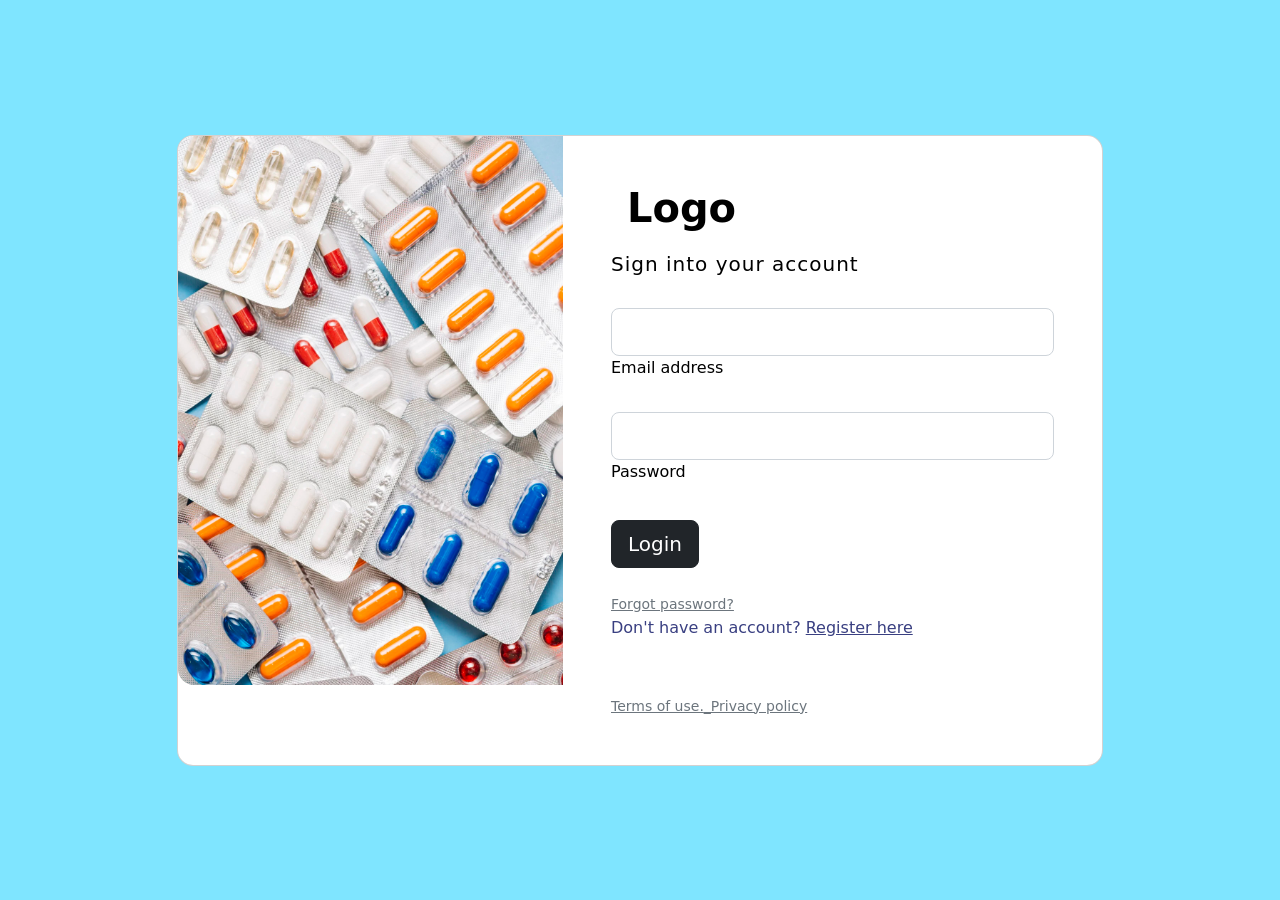
==== login.html @ 1e5b5c11 "feat: :sparkles: Login created login" ====
<!doctype html>
<html lang="en">
  <head>
    <!-- Required meta tags -->
    <meta charset="utf-8">
    <meta name="viewport" content="width=device-width, initial-scale=1">
    <script src="/js/bootstrap/bootstrap.min.js" defer></script>
    <link rel="stylesheet" href="/css/bootstrap/bootstrap.min.css">
    <link rel="stylesheet" href="/css/login.css">
    <title>VRC 🏁</title>
  </head>
  <body>
    <section class="vh-100">
      <div class="container py-5 h-100">
        <div class="row d-flex justify-content-center align-items-center h-100">
          <div class="col col-xl-10">
            <div class="card" style="border-radius: 1rem;">
              <div class="row g-0">
                <div class="col-md-6 col-lg-5 d-none d-md-block">
                  <img src="/imgs/pastillas.jpg"
                    alt="login form" class="img-fluid" style="border-radius: 1rem 0 0 1rem;" />
                </div>
                <div class="col-md-6 col-lg-7 d-flex align-items-center">
                  <div class="card-body p-4 p-lg-5 text-black">
    
                    <form>
    
                      <div class="d-flex align-items-center mb-3 pb-1">
                        <i class="fas fa-cubes fa-2x me-3" style="color: #ff6219;"></i>
                        <span class="h1 fw-bold mb-0">Logo</span>
                      </div>
    
                      <h5 class="fw-normal mb-3 pb-3" style="letter-spacing: 1px;">Sign into your account</h5>
    
                      <div class="form-outline mb-4">
                        <input type="email" id="form2Example17" class="form-control form-control-lg" />
                        <label class="form-label" for="form2Example17">Email address</label>
                      </div>
    
                      <div class="form-outline mb-4">
                        <input type="password" id="form2Example27" class="form-control form-control-lg" />
                        <label class="form-label" for="form2Example27">Password</label>
                      </div>
    
                      <div class="pt-1 mb-4">
                        <button class="btn btn-dark btn-lg btn-block" type="button">Login</button>
                      </div>

                      <a class="small text-muted" href="#!">Forgot password?</a>
                      
                      <p class="mb-5 pb-lg-2" style="color: #393f81;">Don't have an account? <a href="#!"
                          style="color: #393f81;">Register here</a></p>
                      <div class="termss">
                      <a href="#!" class="small text-muted">Terms of use.</a>
                      <a href="#!" class="small text-muted">_Privacy policy</a>
                    </div>
                    </form>
    
                  </div>
                </div>
              </div>
            </div>
          </div>
        </div>
      </div>
    </section>
  </body>
</html>
---- css/login.css ----
body {
    background-color: rgb(127, 229, 255);
}

.forgotpassword{
    padding: 5px;
}

.termss{
    display: flex;
    align-items: flex-end;
    text-align: end;
}
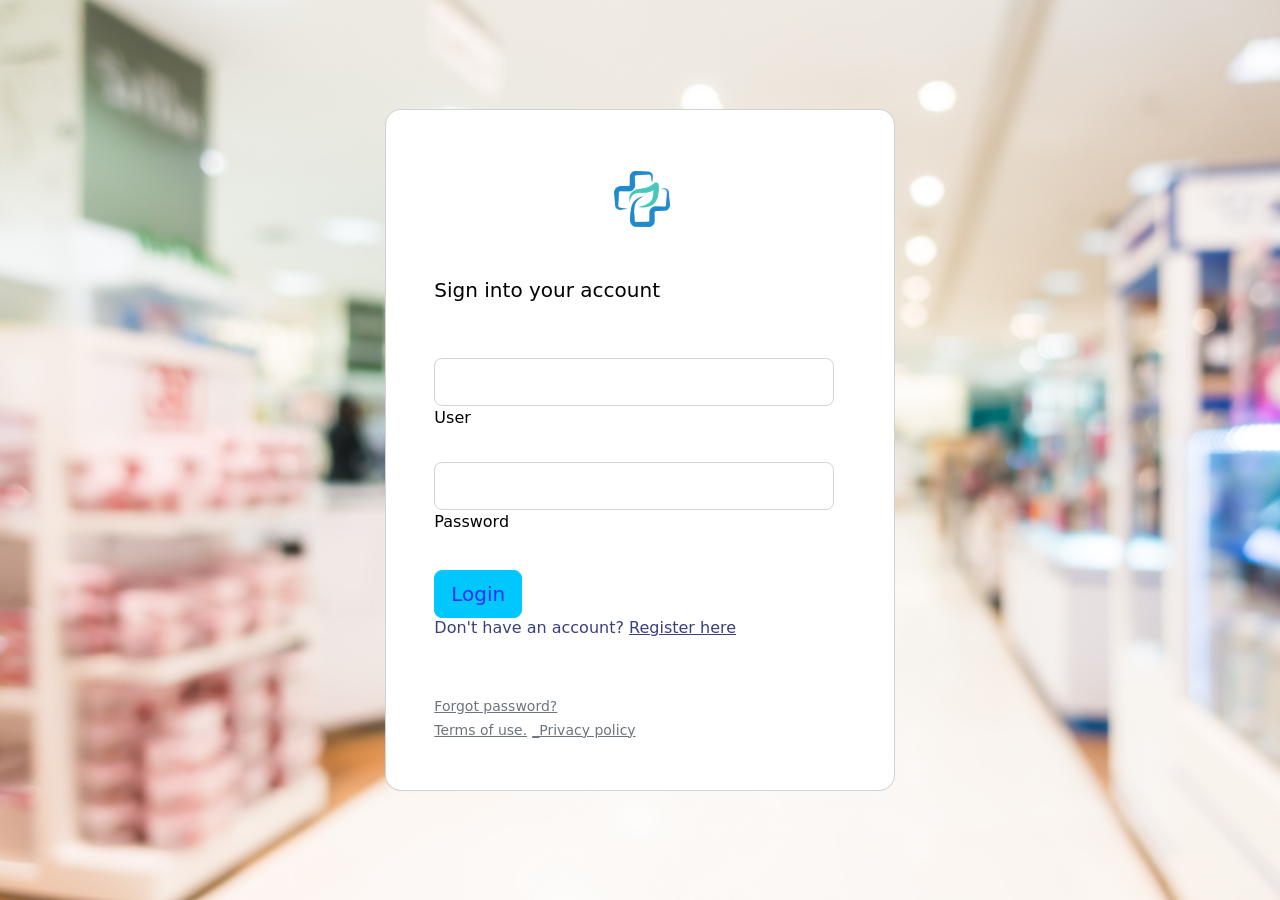
==== commit bb9a2d6c: "feat: :sparkles: register created register" ====
--- a/login.html
+++ b/login.html
@@ -7,34 +7,30 @@
     <script src="/js/bootstrap/bootstrap.min.js" defer></script>
     <link rel="stylesheet" href="/css/bootstrap/bootstrap.min.css">
     <link rel="stylesheet" href="/css/login.css">
-    <title>VRC 🏁</title>
+    <title>Farmacy 💊</title>
   </head>
   <body>
     <section class="vh-100">
       <div class="container py-5 h-100">
-        <div class="row d-flex justify-content-center align-items-center h-100">
+        <div class="row d-flex justify-content-center align-items-center h-10">
           <div class="col col-xl-10">
             <div class="card" style="border-radius: 1rem;">
               <div class="row g-0">
-                <div class="col-md-6 col-lg-5 d-none d-md-block">
-                  <img src="/imgs/pastillas.jpg"
-                    alt="login form" class="img-fluid" style="border-radius: 1rem 0 0 1rem;" />
-                </div>
                 <div class="col-md-6 col-lg-7 d-flex align-items-center">
                   <div class="card-body p-4 p-lg-5 text-black">
     
-                    <form>
+                    <form class="formulario">
     
                       <div class="d-flex align-items-center mb-3 pb-1">
                         <i class="fas fa-cubes fa-2x me-3" style="color: #ff6219;"></i>
-                        <span class="h1 fw-bold mb-0">Logo</span>
+                        <span class=""><img src="/imgs/LogoFarmacia.png" class="imgLogo"></span>
                       </div>
     
-                      <h5 class="fw-normal mb-3 pb-3" style="letter-spacing: 1px;">Sign into your account</h5>
+                      <h5 class="mb-5 pb-lg-2";>Sign into your account</h5>
     
                       <div class="form-outline mb-4">
-                        <input type="email" id="form2Example17" class="form-control form-control-lg" />
-                        <label class="form-label" for="form2Example17">Email address</label>
+                        <input type="user" id="form2Example17" class="form-control form-control-lg" />
+                        <label class="form-label" for="form2Example17">User</label>
                       </div>
     
                       <div class="form-outline mb-4">
@@ -43,17 +39,20 @@
                       </div>
     
                       <div class="pt-1 mb-4">
-                        <button class="btn btn-dark btn-lg btn-block" type="button">Login</button>
+                        <div>
+                          <button class="btn btn-dark btn-lg btn-block" type="button">Login</button>
+                          <h6 class="mb-5 pb-lg-2" style="color: #393f81;">Don't have an account? <a href="register.html" style="color: #393f81;">Register here</a>
+                          </h6>
+                        </div>
                       </div>
 
                       <a class="small text-muted" href="#!">Forgot password?</a>
                       
-                      <p class="mb-5 pb-lg-2" style="color: #393f81;">Don't have an account? <a href="#!"
-                          style="color: #393f81;">Register here</a></p>
+                      
                       <div class="termss">
                       <a href="#!" class="small text-muted">Terms of use.</a>
                       <a href="#!" class="small text-muted">_Privacy policy</a>
-                    </div>
+                      </div>
                     </form>
     
                   </div>
--- a/css/login.css
+++ b/css/login.css
@@ -6,8 +6,50 @@
     padding: 5px;
 }
 
-.termss{
+body{
+    background-image: url(/imgs/fondofarm3.jpg);
+    background-repeat: no-repeat;
+    background-attachment: fixed;
+    background-size: cover;
+    
+}
+
+.row {
+    width: 40rem;
+}
+
+.h-100{
     display: flex;
-    align-items: flex-end;
-    text-align: end;
+    justify-content: center; /* Centra horizontalmente */
+    align-items: center;
+}
+
+.imgLogo{
+    display: flex;
+    justify-content: flex-end;
+    width: 80px;
+    padding-bottom: 20px;
+}
+
+.pb-1{
+    display: flex;
+    justify-content: center;
+}
+
+.g-0{
+    width: 1px;
+}
+
+form{
+    width: 25rem;
+}
+
+button{
+    color: aquamarine;
+}
+
+.btn{
+    background-color: rgb(0, 200, 255);
+    color: rgb(50, 47, 254);
+    border-color: rgb(0, 200, 255);
 }
